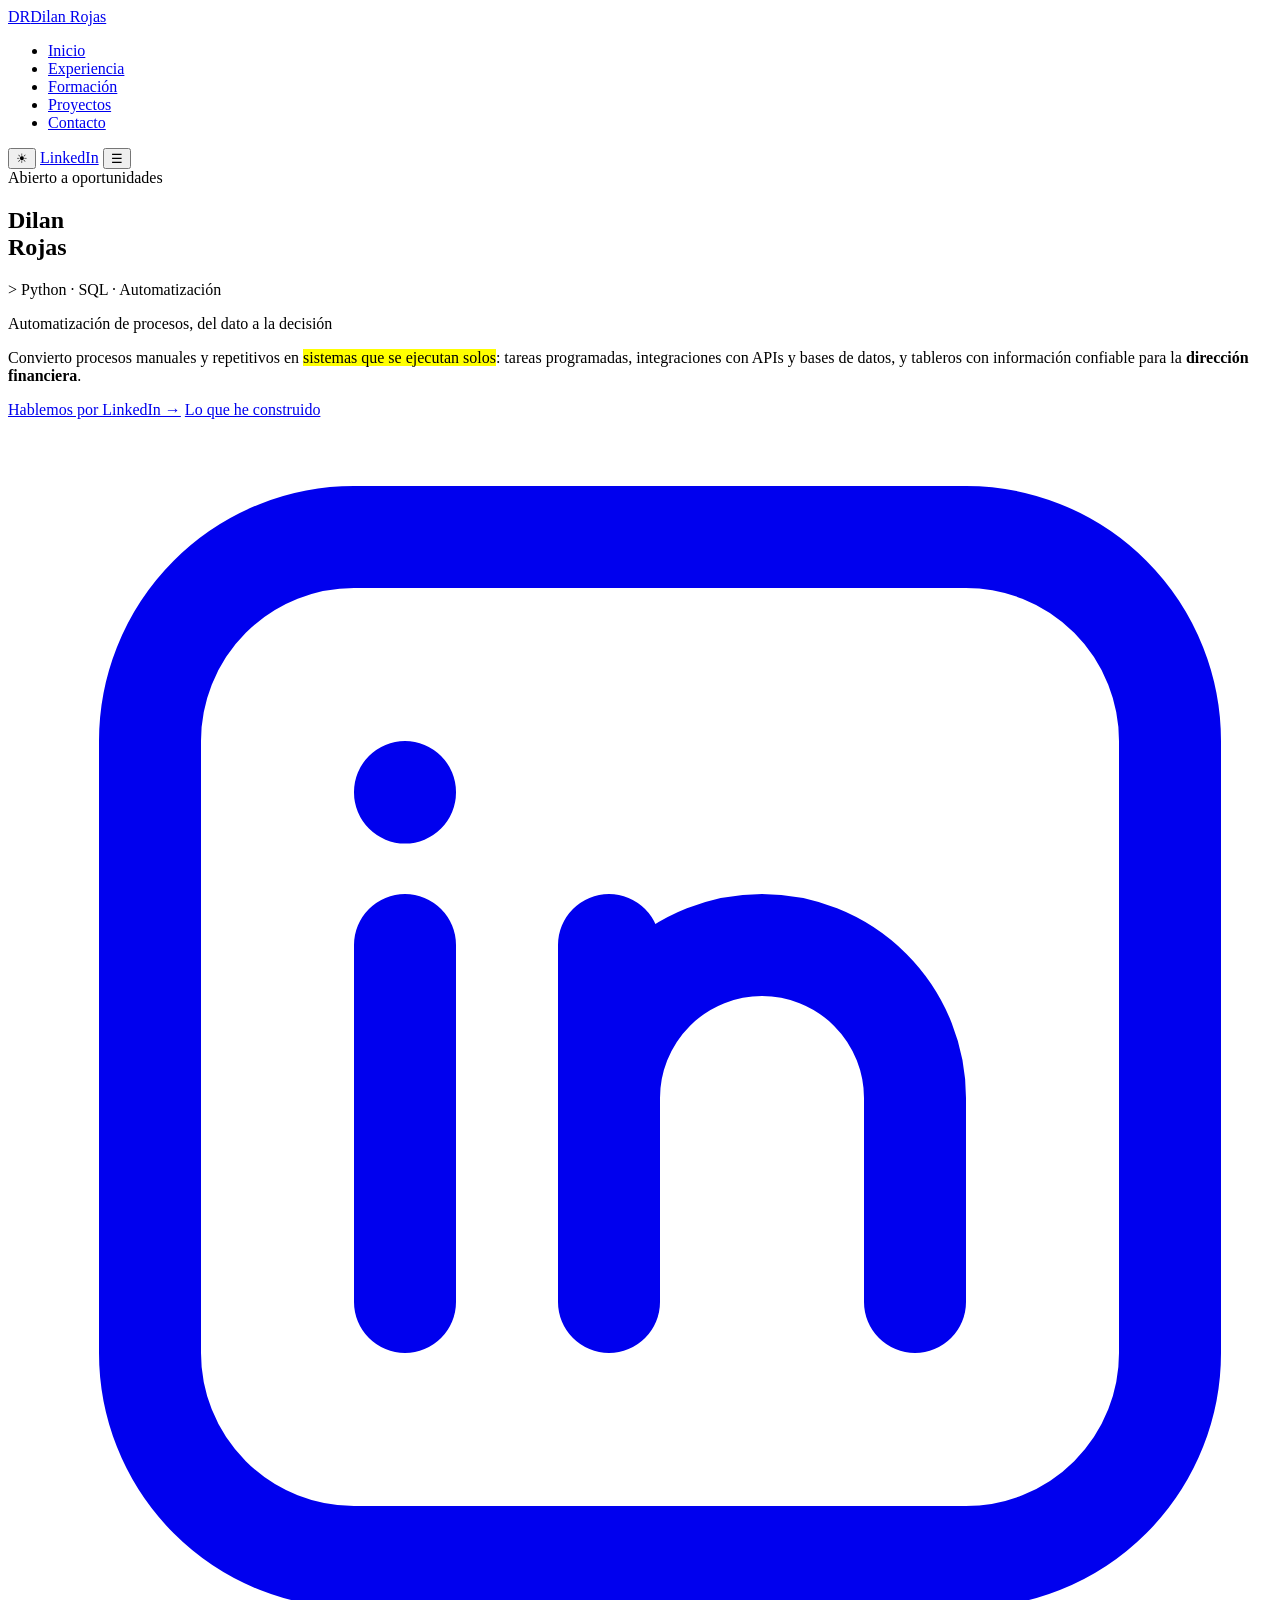
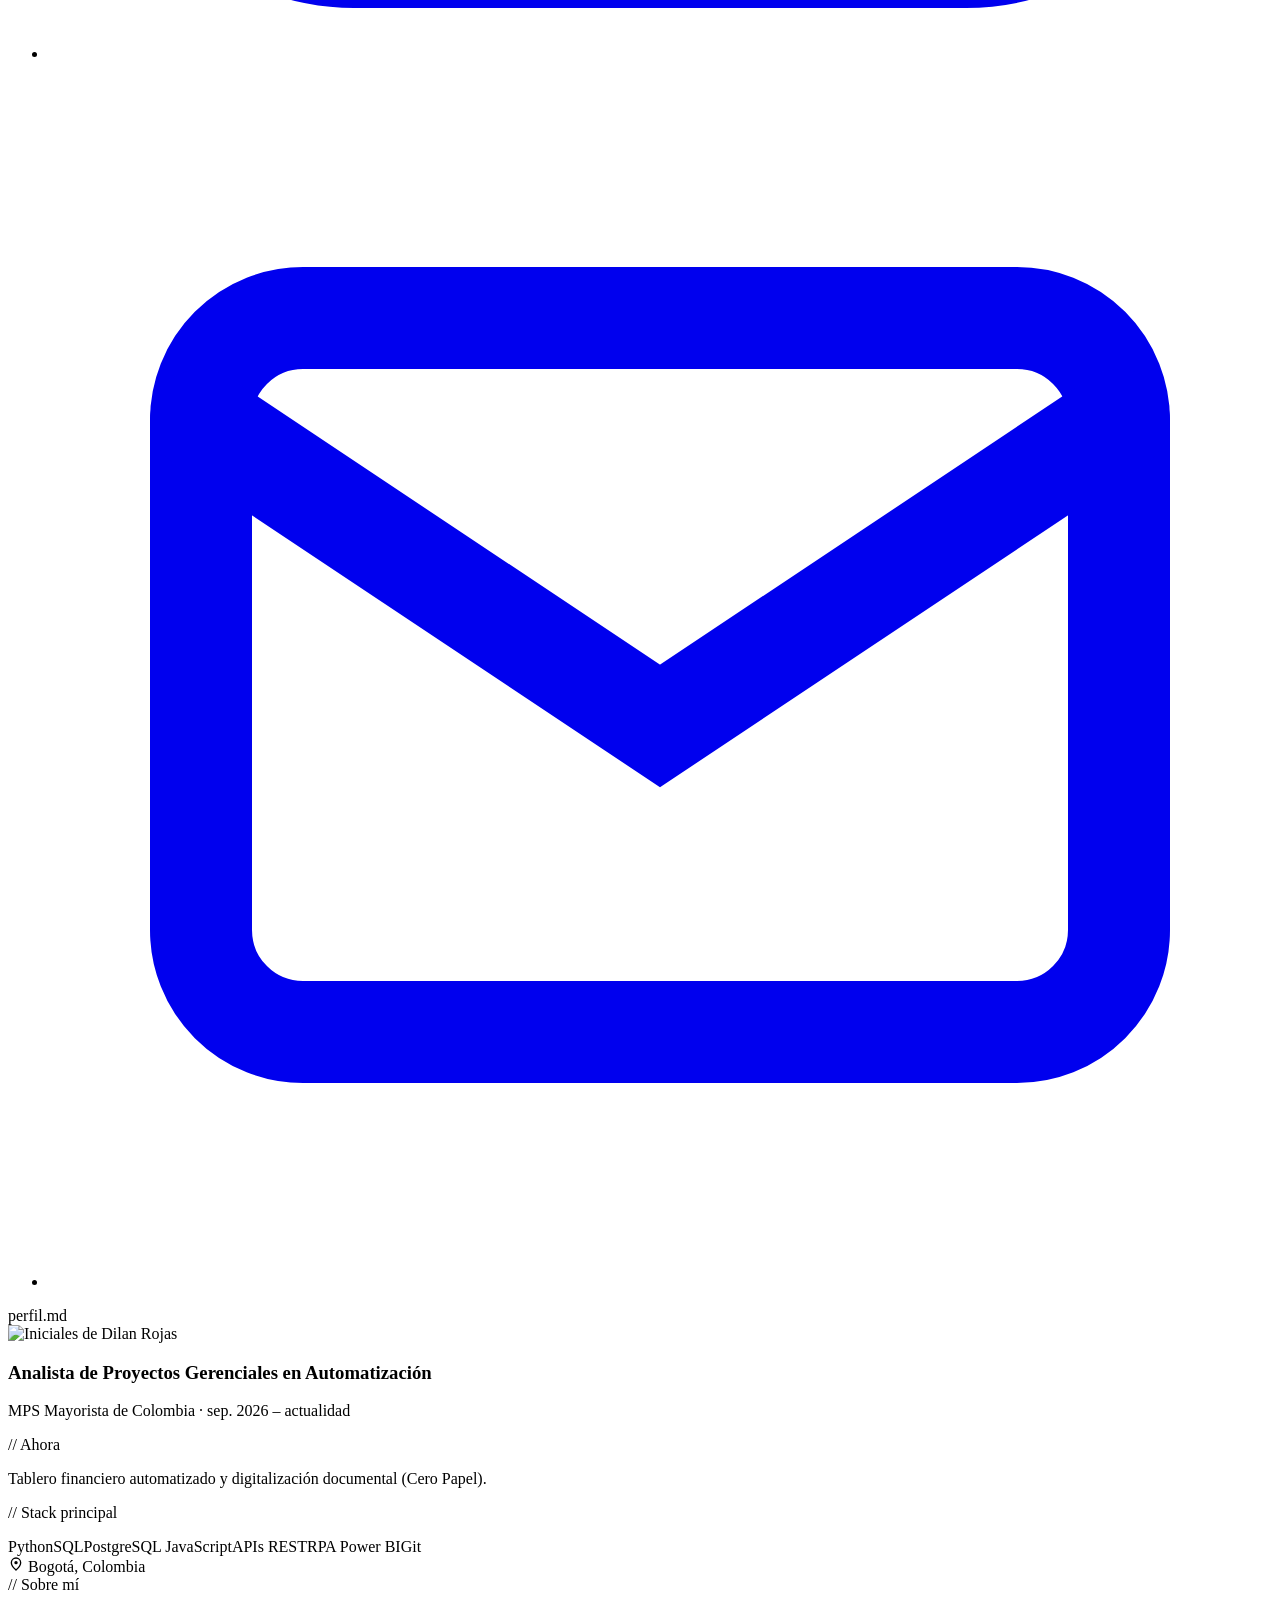
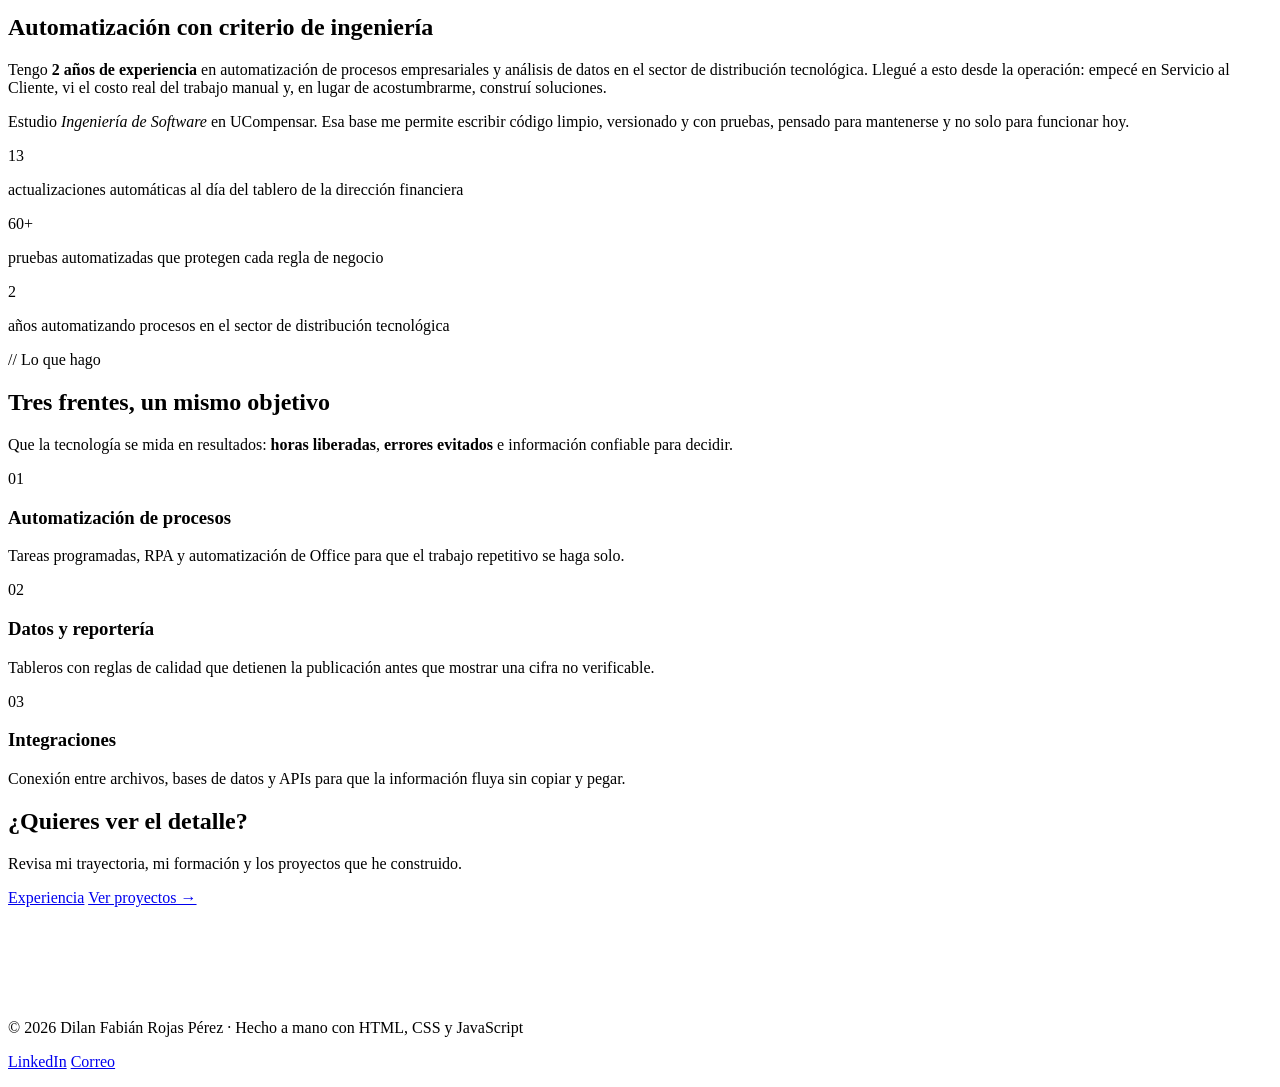
==== index.html @ 2d2d1b7a "Páginas HTML del sitio de hoja de vida" ====
<!DOCTYPE html>
<html lang="es">
<head>
  <meta charset="UTF-8">
  <meta name="viewport" content="width=device-width, initial-scale=1.0">
  <meta name="description" content="Hoja de vida de Dilan Fabián Rojas Pérez, Analista de Proyectos en Automatización y estudiante de Ingeniería de Software.">
  <meta name="author" content="Dilan Fabián Rojas Pérez">
  <title>Dilan Rojas · Automatización de procesos</title>
  <link rel="icon" href="img/favicon.svg" type="image/svg+xml">
  <link rel="preconnect" href="https://fonts.googleapis.com">
  <link rel="stylesheet" href="https://fonts.googleapis.com/css2?family=Inter:wght@400;500;600;700&family=JetBrains+Mono:wght@400;500;700&family=Sora:wght@600;700;800&display=swap">
  <link rel="stylesheet" href="css/estilos.css">
</head>
<body>

  <!-- Encabezado con el menú de navegación (igual en todas las páginas) -->
  <header class="encabezado">
    <div class="contenedor">
      <a class="logo" href="index.html"><span class="logo__marca">DR</span>Dilan Rojas</a>
      <nav aria-label="Navegación principal">
        <ul class="menu">
          <li><a href="index.html" aria-current="page">Inicio</a></li>
          <li><a href="experiencia.html">Experiencia</a></li>
          <li><a href="formacion.html">Formación</a></li>
          <li><a href="proyectos.html">Proyectos</a></li>
          <li><a href="contacto.html">Contacto</a></li>
        </ul>
      </nav>
      <div class="acciones">
        <button class="boton-icono boton-tema" type="button" aria-label="Cambiar a tema claro">☀</button>
        <a class="boton boton--principal boton--pequeno boton--linkedin" href="https://www.linkedin.com/in/dilanrojasperez" target="_blank" rel="noopener">LinkedIn</a>
        <button class="boton-icono boton-menu" type="button" aria-label="Abrir menú" aria-expanded="false">☰</button>
      </div>
    </div>
  </header>

  <main>
    <!-- Portada: presentación a la izquierda y tarjeta de perfil a la derecha -->
    <section class="contenedor portada">
      <div class="revelar">
        <span class="estado">Abierto a oportunidades</span>
        <h1>Dilan<br><span class="acento">Rojas</span></h1>
        <p class="portada__comando"><span>&gt;</span> Python · SQL · Automatización</p>
        <p class="portada__lema">Automatización de procesos, del dato a la decisión</p>
        <p>
          Convierto procesos manuales y repetitivos en <mark>sistemas que se ejecutan solos</mark>:
          tareas programadas, integraciones con APIs y bases de datos, y tableros con información
          confiable para la <strong>dirección financiera</strong>.
        </p>
        <div class="portada__botones">
          <a class="boton boton--principal" href="https://www.linkedin.com/in/dilanrojasperez" target="_blank" rel="noopener">Hablemos por LinkedIn →</a>
          <a class="boton boton--secundario" href="proyectos.html">Lo que he construido</a>
        </div>
        <ul class="redes">
          <li><a href="https://www.linkedin.com/in/dilanrojasperez" target="_blank" rel="noopener" aria-label="LinkedIn"><svg viewBox="0 0 24 24" aria-hidden="true"><rect x="2" y="2" width="20" height="20" rx="4" fill="none" stroke="currentColor" stroke-width="2"/><path d="M7 10v7M7 7v.01M11 17v-7m0 3a3 3 0 0 1 6 0v4" fill="none" stroke="currentColor" stroke-width="2" stroke-linecap="round"/></svg></a></li>
          <li><a href="mailto:dilanfabianrojas@gmail.com" aria-label="Correo electrónico"><svg viewBox="0 0 24 24" aria-hidden="true"><rect x="3" y="5" width="18" height="14" rx="2" fill="none" stroke="currentColor" stroke-width="2"/><path d="m3 7 9 6 9-6" fill="none" stroke="currentColor" stroke-width="2" stroke-linecap="round"/></svg></a></li>
        </ul>
      </div>

      <aside class="ventana revelar" aria-label="Resumen del perfil">
        <div class="ventana__barra"><i></i><i></i><i></i>perfil.md</div>
        <div class="ventana__cuerpo">
          <div class="perfil">
            <img src="img/avatar.svg" alt="Iniciales de Dilan Rojas" width="64" height="64">
            <div>
              <h3>Analista de Proyectos Gerenciales en Automatización</h3>
              <p>MPS Mayorista de Colombia · sep. 2026 – actualidad</p>
            </div>
          </div>
          <p class="dato-titulo">// Ahora</p>
          <p>Tablero financiero automatizado y digitalización documental (Cero Papel).</p>
          <p class="dato-titulo">// Stack principal</p>
          <div class="chips">
            <span class="chip">Python</span><span class="chip">SQL</span><span class="chip">PostgreSQL</span>
            <span class="chip">JavaScript</span><span class="chip">APIs REST</span><span class="chip">RPA</span>
            <span class="chip">Power BI</span><span class="chip">Git</span>
          </div>
          <div class="ubicacion"><svg viewBox="0 0 24 24" width="16" height="16" aria-hidden="true"><path d="M12 21s-7-6.2-7-11a7 7 0 0 1 14 0c0 4.8-7 11-7 11z" fill="none" stroke="currentColor" stroke-width="2"/><circle cx="12" cy="10" r="2.5" fill="currentColor"/></svg> Bogotá, Colombia</div>
        </div>
      </aside>
    </section>

    <!-- Sobre mí con cifras -->
    <section class="seccion">
      <div class="contenedor">
        <div class="intro revelar">
          <span class="etiqueta">// Sobre mí</span>
          <h2>Automatización con criterio de ingeniería</h2>
          <p>
            Tengo <strong>2 años de experiencia</strong> en automatización de procesos empresariales y
            análisis de datos en el sector de distribución tecnológica. Llegué a esto desde la operación:
            empecé en Servicio al Cliente, vi el costo real del trabajo manual y, en lugar de acostumbrarme,
            construí soluciones.
          </p>
          <p>
            Estudio <em>Ingeniería de Software</em> en UCompensar. Esa base me permite escribir código limpio,
            versionado y con pruebas, pensado para mantenerse y no solo para funcionar hoy.
          </p>
        </div>
        <div class="rejilla">
          <article class="tarjeta revelar">
            <span class="cifra">13</span>
            <p>actualizaciones automáticas al día del tablero de la dirección financiera</p>
          </article>
          <article class="tarjeta revelar">
            <span class="cifra">60+</span>
            <p>pruebas automatizadas que protegen cada regla de negocio</p>
          </article>
          <article class="tarjeta revelar">
            <span class="cifra">2</span>
            <p>años automatizando procesos en el sector de distribución tecnológica</p>
          </article>
        </div>
      </div>
    </section>

    <!-- Lo que hago -->
    <section class="seccion">
      <div class="contenedor">
        <div class="intro revelar">
          <span class="etiqueta">// Lo que hago</span>
          <h2>Tres frentes, un mismo objetivo</h2>
          <p>Que la tecnología se mida en resultados: <strong>horas liberadas</strong>, <strong>errores evitados</strong> e información confiable para decidir.</p>
        </div>
        <div class="rejilla">
          <article class="tarjeta revelar">
            <span class="tarjeta__icono">01</span>
            <h3>Automatización de procesos</h3>
            <p>Tareas programadas, RPA y automatización de Office para que el trabajo repetitivo se haga solo.</p>
          </article>
          <article class="tarjeta revelar">
            <span class="tarjeta__icono">02</span>
            <h3>Datos y reportería</h3>
            <p>Tableros con reglas de calidad que detienen la publicación antes que mostrar una cifra no verificable.</p>
          </article>
          <article class="tarjeta revelar">
            <span class="tarjeta__icono">03</span>
            <h3>Integraciones</h3>
            <p>Conexión entre archivos, bases de datos y APIs para que la información fluya sin copiar y pegar.</p>
          </article>
        </div>
      </div>
    </section>

    <!-- Llamado a la acción hacia las demás páginas -->
    <section class="contenedor" style="padding-bottom: 6rem;">
      <div class="llamado revelar">
        <div>
          <h2>¿Quieres ver el detalle?</h2>
          <p>Revisa mi trayectoria, mi formación y los proyectos que he construido.</p>
        </div>
        <div class="portada__botones" style="margin-top: 0;">
          <a class="boton boton--secundario" href="experiencia.html">Experiencia</a>
          <a class="boton boton--principal" href="proyectos.html">Ver proyectos →</a>
        </div>
      </div>
    </section>
  </main>

  <!-- Pie de página -->
  <footer class="pie">
    <div class="contenedor">
      <p>© <span id="anio">2026</span> Dilan Fabián Rojas Pérez · Hecho a mano con HTML, CSS y JavaScript</p>
      <p>
        <a href="https://www.linkedin.com/in/dilanrojasperez" target="_blank" rel="noopener">LinkedIn</a>
        <a href="mailto:dilanfabianrojas@gmail.com">Correo</a>
      </p>
    </div>
  </footer>

  <script src="js/main.js"></script>
</body>
</html>
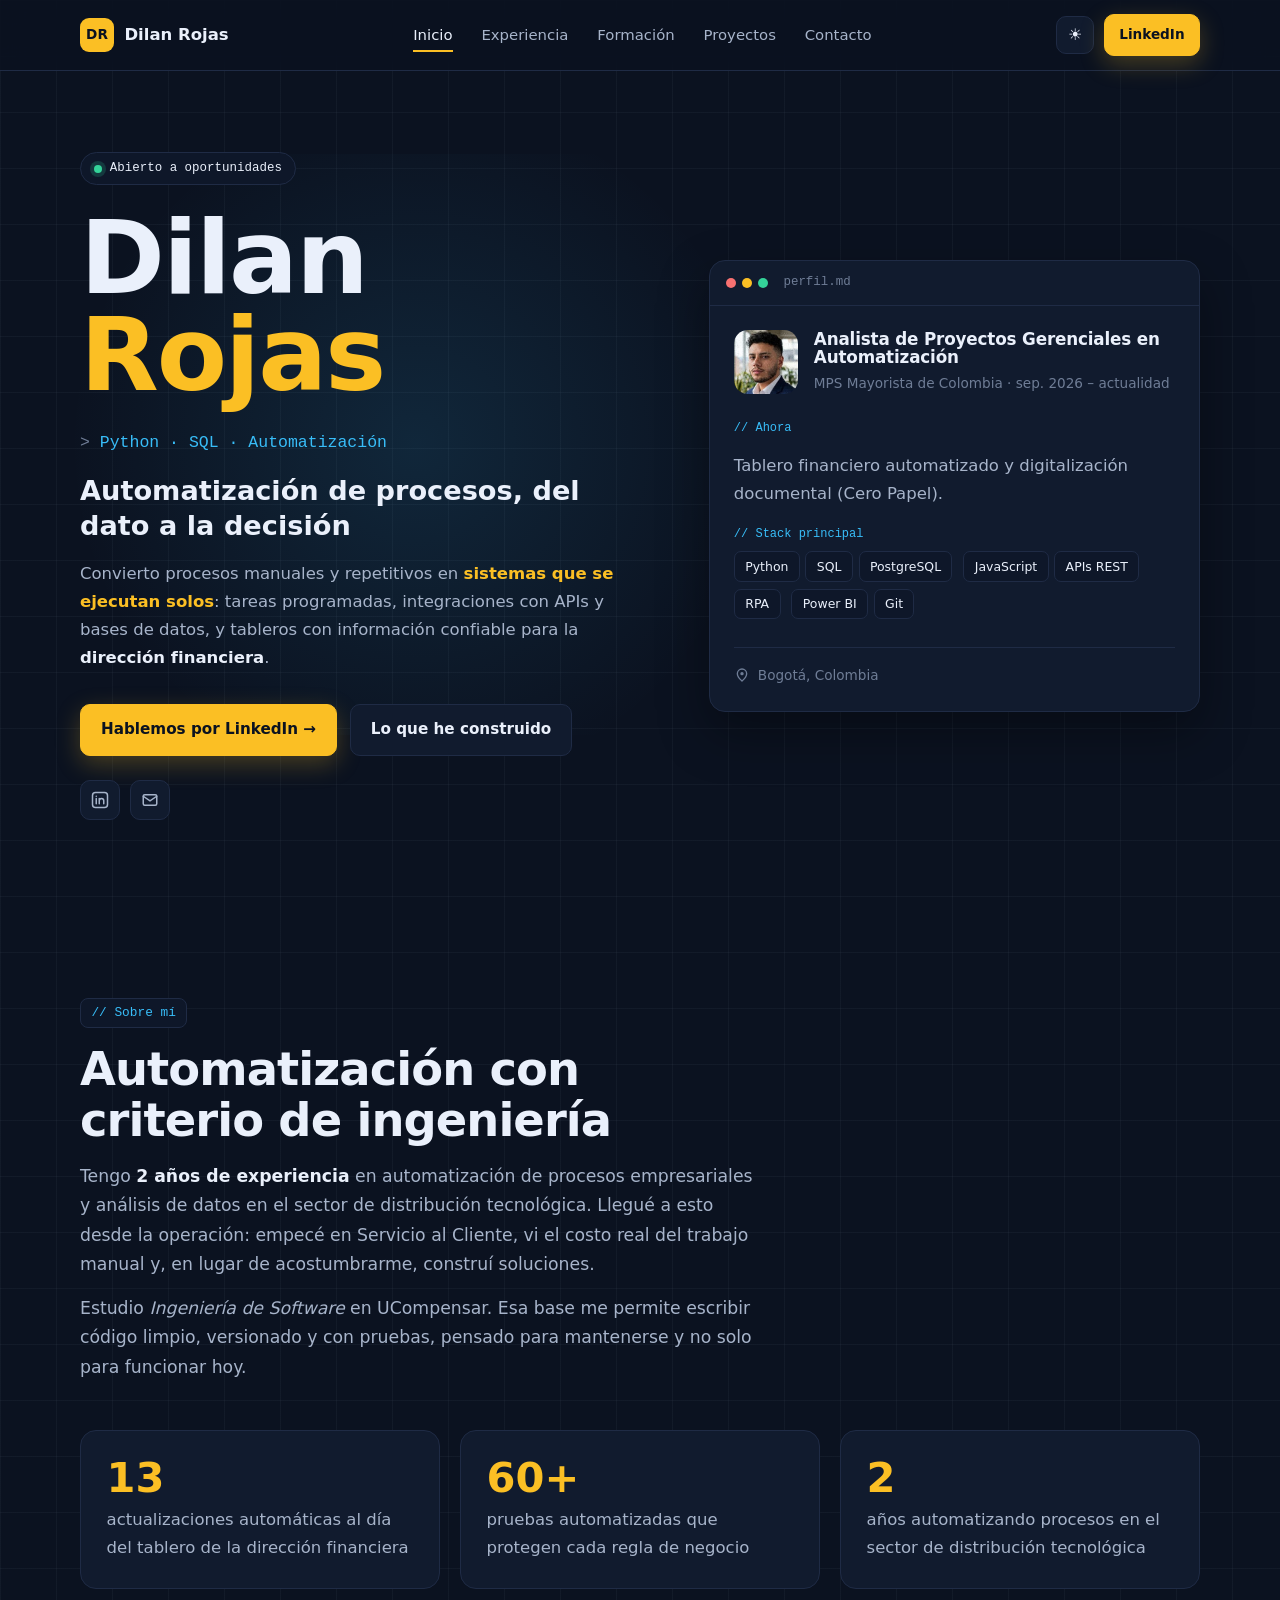
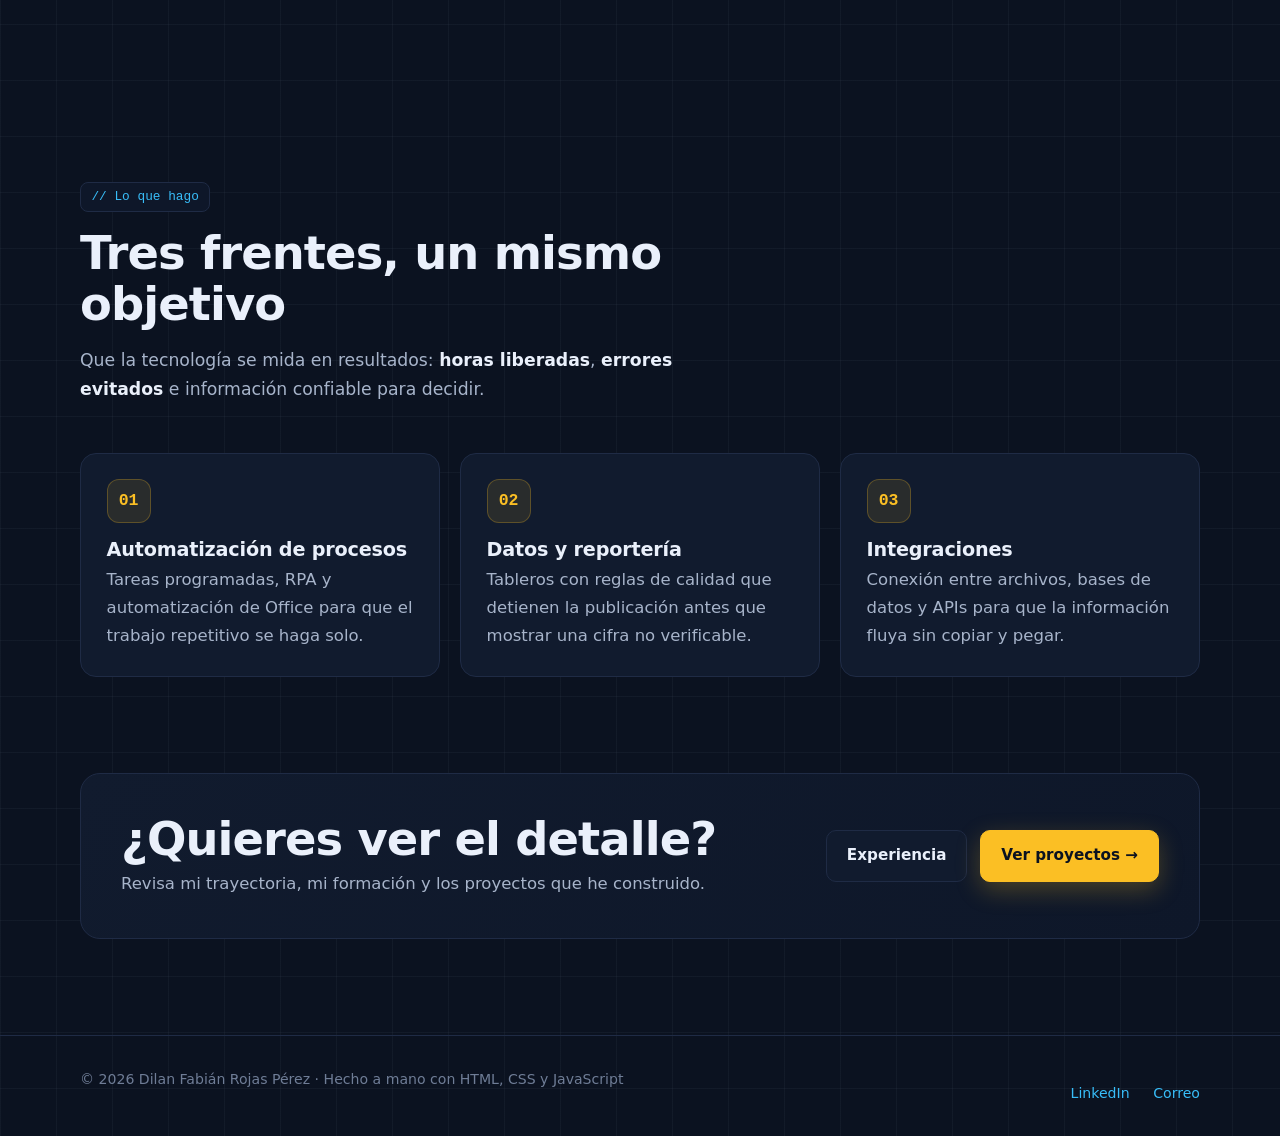
==== commit dcbac320: "Usar la foto en la tarjeta de perfil" ====
--- a/index.html
+++ b/index.html
@@ -61,7 +61,7 @@
         <div class="ventana__barra"><i></i><i></i><i></i>perfil.md</div>
         <div class="ventana__cuerpo">
           <div class="perfil">
-            <img src="img/avatar.svg" alt="Iniciales de Dilan Rojas" width="64" height="64">
+            <img src="img/foto-dilan.jpg" alt="Foto de Dilan Rojas" width="88" height="88">
             <div>
               <h3>Analista de Proyectos Gerenciales en Automatización</h3>
               <p>MPS Mayorista de Colombia · sep. 2026 – actualidad</p>
--- a/css/estilos.css
+++ b/css/estilos.css
@@ -0,0 +1,601 @@
+/* =========================================================
+   Hoja de vida · Dilan Fabián Rojas Pérez
+   Hoja de estilos única para todas las páginas del sitio
+   ========================================================= */
+
+/* 1. Variables de diseño: colores, tipografías y medidas */
+:root {
+  --fondo: #0b1220;
+  --fondo-2: #0e1729;
+  --tarjeta: #111b2e;
+  --borde: #1f2b45;
+  --tinta: #eaf0fb;
+  --texto: #a7b4ca;
+  --tenue: #6f7d96;
+  --acento: #fbbf24;
+  --acento-texto: #0b1220;
+  --cian: #38bdf8;
+  --verde: #34d399;
+  --cuadricula: rgba(148, 163, 184, 0.06);
+  --sombra: 0 20px 50px rgba(0, 0, 0, 0.35);
+  --radio: 16px;
+  --fuente-titulos: "Sora", "Inter", system-ui, sans-serif;
+  --fuente-texto: "Inter", system-ui, sans-serif;
+  --fuente-codigo: "JetBrains Mono", ui-monospace, monospace;
+}
+
+/* Tema claro: se activa con el botón del encabezado */
+[data-tema="claro"] {
+  --fondo: #f6f8fc;
+  --fondo-2: #eef2f9;
+  --tarjeta: #ffffff;
+  --borde: #dde4f0;
+  --tinta: #0b1220;
+  --texto: #44526b;
+  --tenue: #6b7891;
+  --acento: #d97706;
+  --acento-texto: #ffffff;
+  --cian: #0369a1;
+  --verde: #047857;
+  --cuadricula: rgba(15, 23, 42, 0.05);
+  --sombra: 0 20px 40px rgba(15, 23, 42, 0.08);
+}
+
+/* 2. Base */
+* { box-sizing: border-box; margin: 0; padding: 0; }
+
+html { scroll-behavior: smooth; }
+
+body {
+  font-family: var(--fuente-texto);
+  font-size: 16.5px;
+  line-height: 1.7;
+  color: var(--texto);
+  background-color: var(--fondo);
+  /* cuadrícula sutil de fondo hecha solo con CSS */
+  background-image:
+    linear-gradient(var(--cuadricula) 1px, transparent 1px),
+    linear-gradient(90deg, var(--cuadricula) 1px, transparent 1px);
+  background-size: 56px 56px;
+  transition: background-color 0.3s, color 0.3s;
+}
+
+h1, h2, h3 {
+  font-family: var(--fuente-titulos);
+  color: var(--tinta);
+  line-height: 1.1;
+  letter-spacing: -0.02em;
+}
+
+h1 { font-size: clamp(2.4rem, 5vw, 3.6rem); font-weight: 800; }
+h2 { font-size: clamp(1.9rem, 4vw, 2.9rem); font-weight: 700; margin-bottom: 1rem; }
+h3 { font-size: 1.2rem; font-weight: 700; margin-bottom: 0.35rem; letter-spacing: -0.01em; }
+
+p + p { margin-top: 0.9rem; }
+
+a { color: var(--cian); text-decoration: none; }
+a:hover { text-decoration: underline; }
+
+strong { color: var(--tinta); font-weight: 600; }
+
+mark {
+  background: none;
+  color: var(--acento);
+  font-weight: 600;
+}
+
+code, .mono { font-family: var(--fuente-codigo); }
+
+img { max-width: 100%; display: block; }
+
+.contenedor { width: min(1120px, 90%); margin: 0 auto; }
+
+.seccion { padding: 6rem 0; }
+
+.acento { color: var(--acento); }
+
+/* Etiqueta tipo comentario de código: // Sección */
+.etiqueta {
+  display: inline-block;
+  font-family: var(--fuente-codigo);
+  font-size: 0.8rem;
+  color: var(--cian);
+  background: var(--fondo-2);
+  border: 1px solid var(--borde);
+  border-radius: 8px;
+  padding: 0.2rem 0.65rem;
+  margin-bottom: 1rem;
+}
+
+.intro { max-width: 680px; margin-bottom: 3rem; }
+.intro p { font-size: 1.08rem; }
+
+/* 3. Encabezado y navegación (flexbox) */
+.encabezado {
+  position: sticky;
+  top: 0;
+  z-index: 20;
+  background: color-mix(in srgb, var(--fondo) 85%, transparent);
+  backdrop-filter: blur(12px);
+  border-bottom: 1px solid var(--borde);
+}
+
+.encabezado .contenedor {
+  display: flex;
+  align-items: center;
+  justify-content: space-between;
+  gap: 1rem;
+  min-height: 70px;
+}
+
+.logo {
+  display: flex;
+  align-items: center;
+  gap: 0.65rem;
+  font-family: var(--fuente-titulos);
+  font-weight: 700;
+  color: var(--tinta);
+}
+
+.logo:hover { text-decoration: none; }
+
+.logo__marca {
+  display: grid;
+  place-items: center;
+  width: 34px;
+  height: 34px;
+  border-radius: 9px;
+  background: var(--acento);
+  color: var(--acento-texto);
+  font-size: 0.85rem;
+  font-weight: 800;
+}
+
+.menu { display: flex; align-items: center; gap: 1.8rem; list-style: none; }
+
+.menu a {
+  color: var(--texto);
+  font-size: 0.93rem;
+  font-weight: 500;
+  padding: 0.35rem 0;
+  border-bottom: 2px solid transparent;
+}
+
+.menu a:hover { color: var(--tinta); text-decoration: none; }
+.menu a[aria-current="page"] { color: var(--tinta); border-color: var(--acento); }
+
+.acciones { display: flex; align-items: center; gap: 0.6rem; }
+
+.boton-icono {
+  display: grid;
+  place-items: center;
+  width: 38px;
+  height: 38px;
+  border-radius: 10px;
+  border: 1px solid var(--borde);
+  background: var(--tarjeta);
+  color: var(--tinta);
+  font-size: 1rem;
+  cursor: pointer;
+}
+
+.boton-menu { display: none; } /* solo aparece en celular */
+
+/* 4. Botones */
+.boton {
+  display: inline-flex;
+  align-items: center;
+  gap: 0.5rem;
+  padding: 0.75rem 1.25rem;
+  border-radius: 10px;
+  font-weight: 600;
+  font-size: 0.95rem;
+  border: 1px solid var(--borde);
+  transition: transform 0.2s, box-shadow 0.2s, background 0.2s;
+}
+
+.boton:hover { text-decoration: none; transform: translateY(-2px); }
+
+.boton--principal {
+  background: var(--acento);
+  border-color: var(--acento);
+  color: var(--acento-texto);
+  box-shadow: 0 8px 24px rgba(251, 191, 36, 0.25);
+}
+
+.boton--secundario { background: var(--tarjeta); color: var(--tinta); }
+.boton--pequeno { padding: 0.5rem 0.9rem; font-size: 0.85rem; }
+
+/* 5. Portada (grid de dos columnas) */
+.portada {
+  position: relative;
+  display: grid;
+  grid-template-columns: 1.15fr 1fr;
+  align-items: center;
+  gap: 4rem;
+  min-height: calc(100vh - 70px);
+  padding: 4rem 0;
+}
+
+.portada::before {
+  content: "";
+  position: absolute;
+  inset: 10% 30% 20% -10%;
+  background: radial-gradient(circle, rgba(56, 189, 248, 0.12), transparent 65%);
+  z-index: -1;
+}
+
+.estado {
+  display: inline-flex;
+  align-items: center;
+  gap: 0.5rem;
+  font-family: var(--fuente-codigo);
+  font-size: 0.78rem;
+  color: var(--tinta);
+  background: var(--fondo-2);
+  border: 1px solid var(--borde);
+  border-radius: 999px;
+  padding: 0.3rem 0.8rem;
+  margin-bottom: 1.5rem;
+}
+
+.estado::before {
+  content: "";
+  width: 8px;
+  height: 8px;
+  border-radius: 50%;
+  background: var(--verde);
+  box-shadow: 0 0 0 4px rgba(52, 211, 153, 0.18);
+}
+
+.portada h1 { font-size: clamp(3.4rem, 9vw, 6.4rem); line-height: 0.95; }
+
+.portada__comando {
+  font-family: var(--fuente-codigo);
+  color: var(--cian);
+  margin: 1.6rem 0 1rem;
+}
+
+.portada__comando span { color: var(--tenue); }
+
+.portada__lema {
+  font-family: var(--fuente-titulos);
+  font-size: clamp(1.3rem, 2.4vw, 1.7rem);
+  font-weight: 600;
+  color: var(--tinta);
+  line-height: 1.3;
+  margin-bottom: 1rem;
+}
+
+.portada__botones { display: flex; flex-wrap: wrap; gap: 0.8rem; margin-top: 2rem; }
+
+.redes { display: flex; gap: 0.6rem; margin-top: 1.5rem; list-style: none; }
+
+.redes a {
+  display: grid;
+  place-items: center;
+  width: 40px;
+  height: 40px;
+  border-radius: 10px;
+  border: 1px solid var(--borde);
+  background: var(--tarjeta);
+  color: var(--texto);
+}
+
+.redes a:hover { color: var(--acento); text-decoration: none; }
+.redes svg { width: 18px; height: 18px; }
+
+/* 6. Tarjeta tipo ventana de código (perfil.md) */
+.ventana {
+  background: var(--tarjeta);
+  border: 1px solid var(--borde);
+  border-radius: var(--radio);
+  box-shadow: var(--sombra);
+  overflow: hidden;
+}
+
+.ventana__barra {
+  display: flex;
+  align-items: center;
+  gap: 6px;
+  padding: 0.7rem 1rem;
+  border-bottom: 1px solid var(--borde);
+  font-family: var(--fuente-codigo);
+  font-size: 0.78rem;
+  color: var(--tenue);
+}
+
+.ventana__barra i { width: 10px; height: 10px; border-radius: 50%; display: inline-block; }
+.ventana__barra i:nth-child(1) { background: #f87171; }
+.ventana__barra i:nth-child(2) { background: #fbbf24; }
+.ventana__barra i:nth-child(3) { background: #34d399; margin-right: 0.6rem; }
+
+.ventana__cuerpo { padding: 1.5rem; }
+
+.perfil { display: flex; align-items: center; gap: 1rem; margin-bottom: 1.4rem; }
+.perfil img { width: 64px; height: 64px; border-radius: 14px; }
+.perfil h3 { font-size: 1.05rem; }
+.perfil p { font-size: 0.85rem; color: var(--tenue); }
+
+.dato-titulo {
+  font-family: var(--fuente-codigo);
+  font-size: 0.75rem;
+  color: var(--cian);
+  margin: 1rem 0 0.4rem;
+}
+
+.ubicacion {
+  display: flex;
+  align-items: center;
+  gap: 0.5rem;
+  margin-top: 1.3rem;
+  padding-top: 1rem;
+  border-top: 1px solid var(--borde);
+  font-size: 0.85rem;
+  color: var(--tenue);
+}
+
+/* 7. Chips (inline-block) */
+.chips { margin-top: 0.4rem; }
+
+.chip {
+  display: inline-block;
+  padding: 0.22rem 0.65rem;
+  margin: 0 0.35rem 0.45rem 0;
+  border-radius: 7px;
+  font-size: 0.78rem;
+  font-weight: 500;
+  color: var(--tinta);
+  background: var(--fondo-2);
+  border: 1px solid var(--borde);
+}
+
+/* 8. Tarjetas y rejillas (grid adaptable) */
+.rejilla {
+  display: grid;
+  grid-template-columns: repeat(auto-fit, minmax(260px, 1fr));
+  gap: 1.25rem;
+}
+
+.tarjeta {
+  background: var(--tarjeta);
+  border: 1px solid var(--borde);
+  border-radius: var(--radio);
+  padding: 1.6rem;
+  transition: transform 0.25s, border-color 0.25s;
+}
+
+.tarjeta:hover { transform: translateY(-4px); border-color: color-mix(in srgb, var(--acento) 45%, var(--borde)); }
+
+.tarjeta__icono {
+  display: grid;
+  place-items: center;
+  width: 44px;
+  height: 44px;
+  border-radius: 12px;
+  margin-bottom: 1rem;
+  font-family: var(--fuente-codigo);
+  font-weight: 700;
+  color: var(--acento);
+  background: rgba(251, 191, 36, 0.1);
+  border: 1px solid rgba(251, 191, 36, 0.25);
+}
+
+.cifra {
+  display: block;
+  font-family: var(--fuente-titulos);
+  font-size: 2.6rem;
+  font-weight: 800;
+  color: var(--acento);
+  line-height: 1;
+  margin-bottom: 0.5rem;
+}
+
+/* Llamado a la acción al final de la portada */
+.llamado {
+  display: flex;
+  flex-wrap: wrap;
+  align-items: center;
+  justify-content: space-between;
+  gap: 1.5rem;
+  padding: 2.5rem;
+  border-radius: 20px;
+  background: linear-gradient(135deg, var(--tarjeta), var(--fondo-2));
+  border: 1px solid var(--borde);
+}
+
+.llamado h2 { margin-bottom: 0.3rem; }
+
+/* 9. Línea de tiempo (experiencia) */
+.linea-tiempo { list-style: none; position: relative; }
+
+.linea-tiempo::before {
+  content: "";
+  position: absolute;
+  left: 7px;
+  top: 8px;
+  bottom: 0;
+  width: 2px;
+  background: linear-gradient(var(--acento), var(--borde));
+}
+
+.linea-tiempo__item {
+  position: relative;
+  display: grid;
+  grid-template-columns: 200px 1fr;
+  gap: 2rem;
+  padding-left: 2.2rem;
+  margin-bottom: 2.5rem;
+}
+
+.linea-tiempo__item::before {
+  content: "";
+  position: absolute;
+  left: 0;
+  top: 6px;
+  width: 16px;
+  height: 16px;
+  border-radius: 50%;
+  background: var(--fondo);
+  border: 3px solid var(--acento);
+}
+
+.linea-tiempo__fecha { font-family: var(--fuente-codigo); font-size: 0.8rem; color: var(--tinta); }
+.linea-tiempo__lugar { font-size: 0.82rem; color: var(--tenue); margin-top: 0.3rem; }
+.linea-tiempo__empresa { color: var(--cian); font-weight: 500; margin-bottom: 0.8rem; }
+
+.lista-logros { list-style: none; margin: 1rem 0; }
+
+.lista-logros li { position: relative; padding-left: 1.2rem; margin-bottom: 0.55rem; }
+
+.lista-logros li::before {
+  content: "";
+  position: absolute;
+  left: 0;
+  top: 0.65em;
+  width: 6px;
+  height: 6px;
+  border-radius: 2px;
+  background: var(--acento);
+}
+
+.separador { border: none; border-top: 1px solid var(--borde); margin: 1.2rem 0; }
+
+/* 10. Tablas */
+.tabla-contenedor {
+  overflow-x: auto;
+  border: 1px solid var(--borde);
+  border-radius: var(--radio);
+  background: var(--tarjeta);
+}
+
+table { width: 100%; border-collapse: collapse; }
+
+caption {
+  caption-side: bottom;
+  text-align: left;
+  font-size: 0.82rem;
+  color: var(--tenue);
+  padding: 0.8rem 1.2rem;
+  border-top: 1px solid var(--borde);
+}
+
+th, td { padding: 1rem 1.2rem; text-align: left; vertical-align: top; }
+
+thead th {
+  font-family: var(--fuente-codigo);
+  font-size: 0.75rem;
+  font-weight: 500;
+  text-transform: uppercase;
+  letter-spacing: 0.06em;
+  color: var(--cian);
+  background: var(--fondo-2);
+  border-bottom: 1px solid var(--borde);
+}
+
+tbody tr + tr td { border-top: 1px solid var(--borde); }
+tbody tr:hover { background: var(--fondo-2); }
+
+.estado-tabla {
+  display: inline-block;
+  font-family: var(--fuente-codigo);
+  font-size: 0.75rem;
+  padding: 0.15rem 0.55rem;
+  border-radius: 6px;
+  background: rgba(52, 211, 153, 0.12);
+  color: var(--verde);
+}
+
+/* 11. Proyectos */
+.proyecto { display: grid; grid-template-columns: 1fr 1.25fr; gap: 2rem; align-items: start; padding: 2rem; }
+.proyecto + .proyecto { margin-top: 1.5rem; }
+.proyecto img { width: 100%; height: auto; border-radius: 12px; border: 1px solid var(--borde); }
+.proyecto__tipo { font-family: var(--fuente-codigo); font-size: 0.75rem; color: var(--cian); }
+.proyecto h2 { font-size: 1.6rem; margin: 0.3rem 0 1rem; }
+.proyecto h3 { font-family: var(--fuente-codigo); font-size: 0.78rem; font-weight: 500; color: var(--acento); margin: 1rem 0 0.25rem; }
+
+/* 12. Formulario de contacto */
+.contacto { display: grid; grid-template-columns: 1fr 1.1fr; gap: 3rem; align-items: start; }
+
+.formulario { display: grid; gap: 0.9rem; }
+.formulario label { font-size: 0.88rem; font-weight: 600; color: var(--tinta); }
+
+.formulario input,
+.formulario textarea {
+  width: 100%;
+  padding: 0.8rem 1rem;
+  border: 1px solid var(--borde);
+  border-radius: 10px;
+  font: inherit;
+  color: var(--tinta);
+  background: var(--fondo-2);
+}
+
+.formulario input:focus,
+.formulario textarea:focus { outline: 2px solid var(--acento); outline-offset: 1px; }
+
+.formulario button { justify-self: start; cursor: pointer; font: inherit; font-weight: 600; }
+
+.lista-contacto { list-style: none; display: grid; gap: 0.8rem; margin-top: 2rem; }
+
+.lista-contacto a,
+.lista-contacto div {
+  display: flex;
+  align-items: center;
+  gap: 0.9rem;
+  padding: 1rem 1.2rem;
+  border: 1px solid var(--borde);
+  border-radius: 12px;
+  background: var(--tarjeta);
+  color: var(--tinta);
+}
+
+.lista-contacto a:hover { border-color: var(--acento); text-decoration: none; }
+.lista-contacto small { display: block; font-family: var(--fuente-codigo); color: var(--tenue); font-size: 0.72rem; }
+.lista-contacto svg { width: 20px; height: 20px; color: var(--acento); flex: none; }
+
+/* 13. Pie de página */
+.pie { border-top: 1px solid var(--borde); padding: 2rem 0; font-size: 0.88rem; color: var(--tenue); }
+.pie .contenedor { display: flex; flex-wrap: wrap; justify-content: space-between; gap: 1rem; }
+.pie a { margin-left: 1.2rem; }
+
+/* 14. Animación de entrada (la activa js/main.js) */
+.revelar { opacity: 0; transform: translateY(18px); transition: opacity 0.6s ease, transform 0.6s ease; }
+.revelar.visible { opacity: 1; transform: none; }
+
+/* 15. Diseño adaptable para celular (media queries) */
+@media (max-width: 900px) {
+  .portada, .contacto, .proyecto { grid-template-columns: 1fr; }
+  .portada { min-height: auto; gap: 3rem; }
+  .linea-tiempo__item { grid-template-columns: 1fr; gap: 0.6rem; }
+}
+
+@media (max-width: 760px) {
+  .boton-menu { display: grid; }
+  .boton--linkedin { display: none; }
+
+  .menu {
+    display: none;               /* el menú se oculta... */
+    position: absolute;
+    top: 70px;
+    left: 0;
+    right: 0;
+    flex-direction: column;
+    gap: 0;
+    padding: 0.5rem 0;
+    background: var(--fondo);
+    border-bottom: 1px solid var(--borde);
+  }
+
+  .menu.abierto { display: flex; } /* ...y se muestra al tocar el botón */
+  .menu li { width: 100%; text-align: center; padding: 0.7rem 0; }
+
+  .seccion { padding: 4rem 0; }
+  .proyecto { padding: 1.4rem; }
+  .llamado { padding: 1.6rem; }
+}
+
+@media (prefers-reduced-motion: reduce) {
+  * { transition: none !important; scroll-behavior: auto !important; }
+  .revelar { opacity: 1; transform: none; }
+}
